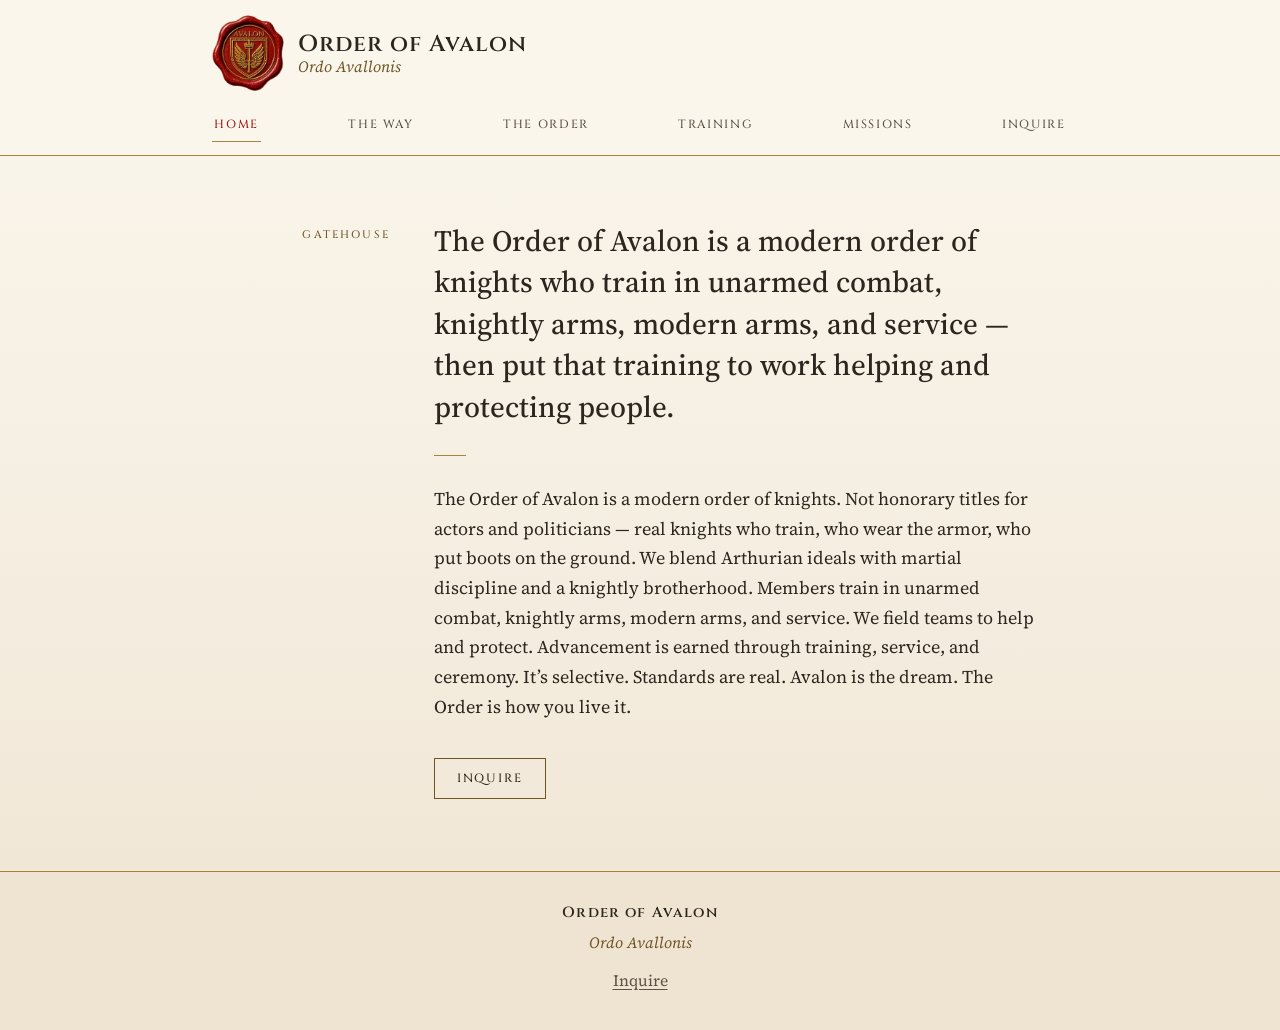
==== index.html @ dfb27de9 "Add the public Order of Avalon static site Place the HTML pages, stylesheet, seal, and GitHub Pages " ====
<!DOCTYPE html>
<html lang="en">
<head>
  <meta charset="utf-8">
  <meta name="viewport" content="width=device-width, initial-scale=1">
  <title>Order of Avalon</title>
  <meta name="description" content="The Order of Avalon is a modern order of knights who train in unarmed combat, knightly arms, modern arms, and service — then put that training to work helping and protecting people.">
  <meta name="theme-color" content="#fbf6ec">
  <link rel="icon" href="assets/seal.png" type="image/png">
  <link rel="preconnect" href="https://fonts.googleapis.com">
  <link rel="preconnect" href="https://fonts.gstatic.com" crossorigin>
  <link href="https://fonts.googleapis.com/css2?family=Cinzel:wght@500;600&family=Source+Serif+4:ital,opsz,wght@0,8..60,400;0,8..60,500;0,8..60,600;1,8..60,400&display=swap" rel="stylesheet">
  <link rel="stylesheet" href="css/styles.css">
</head>
<body>
  <a class="skip-link" href="#content">Skip to content</a>
  <header class="site-header">
    <div class="header-inner">
      <a class="brand" href="index.html">
        <img class="seal" src="assets/seal.png" width="393" height="415" alt="Order of Avalon seal">
        <span class="wordmark">
          <span class="name">Order of Avalon</span>
          <span class="latin">Ordo Avallonis</span>
        </span>
      </a>
      <nav class="site-nav" aria-label="Primary">
        <ul>
          <li><a href="index.html" aria-current="page">Home</a></li>
          <li><a href="the-way.html">The Way</a></li>
          <li><a href="the-order.html">The Order</a></li>
          <li><a href="training.html">Training</a></li>
          <li><a href="missions.html">Missions</a></li>
          <li><a href="inquire.html">Inquire</a></li>
        </ul>
      </nav>
    </div>
  </header>
  <main id="content" tabindex="-1">
    <article class="page">
      <p class="room">Gatehouse</p>
      <div class="sheet">
        <h1 class="pitch">The Order of Avalon is a modern order of knights who train in unarmed combat, knightly arms, modern arms, and service — then put that training to work helping and protecting people.</h1>
        <hr class="rule">
        <p>The Order of Avalon is a modern order of knights. Not honorary titles for actors and politicians — real knights who train, who wear the armor, who put boots on the ground. We blend Arthurian ideals with martial discipline and a knightly brotherhood. Members train in unarmed combat, knightly arms, modern arms, and service. We field teams to help and protect. Advancement is earned through training, service, and ceremony. It’s selective. Standards are real. Avalon is the dream. The Order is how you live it.</p>
        <p class="door"><a class="button" href="inquire.html">Inquire</a></p>
      </div>
    </article>
  </main>
  <footer class="site-footer">
    <div class="footer-inner">
      <p class="footer-mark">Order of Avalon</p>
      <p class="footer-latin">Ordo Avallonis</p>
      <p class="footer-inquire"><a href="inquire.html">Inquire</a></p>
    </div>
  </footer>
</body>
</html>
---- css/styles.css ----
/* Order of Avalon — public site
   Sunlit parchment, iron ink, a thread of gold.
   Seal red is an accent, used sparingly. */

:root {
  --parchment: #f6f0e4;
  --parchment-top: #fbf6ec;
  --parchment-deep: #efe4d2;
  --ink: #2c261f;
  --ink-soft: #5c5346;
  --seal: #9e1a15;
  --seal-deep: #7c1410;
  --gold: #a6843d;
  --gold-deep: #6e5424;
  --line: #e0d4c0;
  --field: #fbf8f2;
  --field-line: #cfc3ad;
  --measure: 38rem;
  --page: 56rem;
}

*,
*::before,
*::after {
  box-sizing: border-box;
}

html {
  color-scheme: light;
  font-size: 100%;
}

body {
  margin: 0;
  min-height: 100vh;
  display: flex;
  flex-direction: column;
  color: var(--ink);
  background-color: var(--parchment);
  background-image: linear-gradient(180deg, var(--parchment-top) 0%, var(--parchment) 42%, var(--parchment-deep) 100%);
  font-family: "Source Serif 4", Palatino, "Palatino Linotype", "Book Antiqua", Georgia, serif;
  font-size: 1.125rem;
  line-height: 1.65;
  text-wrap: pretty;
}

::selection {
  background: #e7d3a1;
  color: var(--ink);
}

img {
  max-width: 100%;
  height: auto;
}

a {
  color: inherit;
}

:focus-visible {
  outline: 2px solid var(--seal);
  outline-offset: 3px;
}

.skip-link {
  position: absolute;
  left: 0.75rem;
  top: -4rem;
  z-index: 20;
  padding: 0.5rem 0.75rem;
  background: var(--ink);
  color: var(--parchment-top);
  text-decoration: none;
}

.skip-link:focus {
  top: 0.75rem;
}

/* Header */

.site-header {
  position: relative;
  background: var(--parchment-top);
  border-bottom: 1px solid var(--line);
}

.site-header::after {
  content: "";
  position: absolute;
  left: 0;
  right: 0;
  bottom: -1px;
  height: 1px;
  background: var(--gold);
}

.header-inner {
  max-width: var(--page);
  margin-inline: auto;
  padding: 0.95rem 1.25rem 0.8rem;
  display: flex;
  flex-direction: column;
  align-items: stretch;
  gap: 0.8rem;
}

.brand {
  display: flex;
  align-items: center;
  gap: 0.85rem;
  width: fit-content;
  max-width: 100%;
  color: inherit;
  text-decoration: none;
}

.seal {
  height: 3.75rem;
  width: auto;
  flex: none;
  display: block;
}

.wordmark {
  display: flex;
  flex-direction: column;
  align-items: flex-start;
  gap: 0.2rem;
  min-width: 0;
}

.name,
.footer-mark,
h1,
h2,
.site-nav a,
.button,
.field label,
.virtues li,
.room {
  font-family: Cinzel, Palatino, "Palatino Linotype", Georgia, serif;
}

.name {
  font-weight: 600;
  font-size: clamp(1.05rem, 2.5vw, 1.45rem);
  letter-spacing: 0.045em;
  line-height: 1.05;
}

.brand:hover .name {
  color: var(--seal);
}

.latin,
.footer-latin {
  font-family: "Source Serif 4", Palatino, "Palatino Linotype", Georgia, serif;
  font-style: italic;
  font-weight: 400;
  color: var(--gold-deep);
}

.latin {
  font-size: 0.98rem;
  line-height: 1;
}

.site-nav ul {
  display: flex;
  flex-wrap: wrap;
  align-items: center;
  gap: 0.15rem 1.15rem;
  list-style: none;
  margin: 0;
  padding: 0.15rem 0 0;
}

.site-nav a {
  display: inline-block;
  padding: 0.55rem 0.15rem 0.4rem;
  font-weight: 500;
  font-size: 0.68rem;
  letter-spacing: 0.12em;
  text-transform: uppercase;
  text-decoration: none;
  color: var(--ink-soft);
  border-bottom: 1px solid transparent;
}

.site-nav a:hover {
  color: var(--seal);
}

.site-nav a[aria-current="page"] {
  color: var(--seal);
  border-bottom-color: var(--gold);
}

/* Page */

main {
  flex: 1;
  scroll-margin-top: 1rem;
}

main:focus {
  outline: none;
}

.page {
  max-width: var(--page);
  margin-inline: auto;
  padding: 2.5rem 1.25rem 4.5rem;
}

.room {
  margin: 0 0 0.85rem;
  font-weight: 500;
  font-size: 0.68rem;
  letter-spacing: 0.2em;
  text-transform: uppercase;
  color: var(--gold-deep);
}

.sheet > :first-child {
  margin-top: 0;
}

h1 {
  margin: 0 0 1.25rem;
  font-weight: 600;
  font-size: clamp(2rem, 5vw, 2.65rem);
  line-height: 1.15;
  letter-spacing: 0.03em;
  text-wrap: balance;
}

h1.pitch {
  font-family: "Source Serif 4", Palatino, "Palatino Linotype", Georgia, serif;
  font-weight: 500;
  font-size: clamp(1.45rem, 2.6vw, 1.85rem);
  line-height: 1.4;
  letter-spacing: 0;
  text-wrap: pretty;
}

h2 {
  margin: 2.75rem 0 0.85rem;
  font-weight: 600;
  font-size: 1.2rem;
  letter-spacing: 0.04em;
  line-height: 1.3;
  text-wrap: balance;
}

h2::before {
  content: "";
  display: block;
  width: 2rem;
  height: 1px;
  margin-bottom: 0.7rem;
  background: var(--gold);
}

p {
  margin: 0 0 1rem;
}

.rule {
  width: 2rem;
  height: 1px;
  margin: 1.75rem 0;
  border: 0;
  background: var(--gold);
}

.sheet a:not(.button) {
  color: var(--seal);
  text-decoration-thickness: 1px;
  text-underline-offset: 0.18em;
}

.sheet a:not(.button):hover {
  color: var(--seal-deep);
}

.sheet a:not(.button):visited {
  color: var(--seal);
}

.marks {
  list-style: none;
  margin: 0 0 1rem;
  padding: 0;
}

.marks li {
  position: relative;
  margin: 0.5rem 0;
  padding-left: 1.15rem;
}

.marks li::before {
  content: "";
  position: absolute;
  left: 0;
  top: 0.72em;
  width: 0.55rem;
  height: 1px;
  background: var(--gold);
}

.virtues {
  list-style: none;
  margin: 0.35rem 0 1.1rem;
  padding: 0;
}

.virtues li {
  display: inline;
  font-size: 0.92rem;
  letter-spacing: 0.05em;
}

.virtues li:not(:last-child)::after {
  content: " · ";
  color: var(--gold);
  letter-spacing: 0;
}

.door {
  margin: 2.25rem 0 0;
}

.button {
  display: inline-block;
  margin: 0;
  padding: 0.85rem 1.35rem;
  border: 1px solid var(--gold-deep);
  background: transparent;
  color: var(--ink);
  font-weight: 500;
  font-size: 0.75rem;
  letter-spacing: 0.16em;
  line-height: 1;
  text-transform: uppercase;
  text-decoration: none;
  cursor: pointer;
}

.button:hover {
  background: var(--seal);
  border-color: var(--seal);
  color: var(--parchment-top);
}

.button:active {
  background: var(--seal-deep);
  border-color: var(--seal-deep);
}

/* Inquire */

.quiet-note {
  color: var(--ink-soft);
}

.inquire-form {
  margin-top: 1.75rem;
}

.field {
  margin: 0 0 1.15rem;
}

.field label {
  display: block;
  margin-bottom: 0.4rem;
  font-weight: 500;
  font-size: 0.68rem;
  letter-spacing: 0.14em;
  text-transform: uppercase;
}

input,
textarea {
  width: 100%;
  padding: 0.7rem 0.75rem;
  border: 1px solid var(--field-line);
  border-radius: 0;
  background: var(--field);
  color: var(--ink);
  font: inherit;
  font-size: 1.05rem;
  line-height: 1.5;
}

textarea {
  resize: vertical;
  min-height: 9rem;
}

input:focus,
textarea:focus {
  outline: 2px solid var(--gold-deep);
  outline-offset: 1px;
  border-color: var(--gold-deep);
}

input:user-invalid,
textarea:user-invalid {
  border-color: var(--seal);
}

.form-actions {
  margin-top: 0.35rem;
}

.form-status {
  margin-top: 1rem;
  color: var(--ink-soft);
}

/* Footer */

.site-footer {
  position: relative;
  background: var(--parchment-deep);
  border-top: 1px solid var(--line);
  padding: 1.85rem 1.25rem 2.25rem;
}

.site-footer::before {
  content: "";
  position: absolute;
  left: 0;
  right: 0;
  top: -1px;
  height: 1px;
  background: var(--gold);
}

.footer-inner {
  max-width: var(--page);
  margin-inline: auto;
  text-align: center;
}

.footer-mark {
  margin: 0;
  font-weight: 600;
  font-size: 0.92rem;
  letter-spacing: 0.08em;
}

.footer-latin {
  margin: 0.28rem 0 0.75rem;
  font-size: 0.98rem;
}

.footer-inquire {
  margin: 0;
  font-size: 0.98rem;
}

.footer-inquire a {
  color: var(--ink-soft);
  text-underline-offset: 0.18em;
}

.footer-inquire a:hover {
  color: var(--seal);
}

@media (min-width: 720px) {
  .seal {
    height: 4.75rem;
  }

  .page {
    padding-top: 3.5rem;
  }

  .site-nav a {
    font-size: 0.74rem;
    letter-spacing: 0.14em;
  }
}

@media (min-width: 960px) {
  main {
    scroll-margin-top: 11rem;
  }

  .site-header {
    position: sticky;
    top: 0;
    z-index: 5;
  }

  .site-nav ul {
    justify-content: space-between;
  }

  .page {
    display: grid;
    grid-template-columns: 9.5rem minmax(0, var(--measure));
    column-gap: 2.75rem;
    justify-content: center;
    align-items: start;
    padding-top: 4rem;
  }

  .room {
    position: sticky;
    top: 10.75rem;
    margin: 0.4rem 0 0;
    text-align: right;
  }
}

@media (prefers-reduced-motion: reduce) {
  *,
  *::before,
  *::after {
    transition: none !important;
  }
}

@media print {
  .skip-link {
    display: none;
  }

  body {
    background: #fff;
    color: #000;
  }

  .site-header,
  .site-footer {
    position: static;
    background: #fff;
  }

  .site-header::after,
  .site-footer::before,
  h2::before {
    background: #000;
  }

  a {
    text-decoration: underline;
  }
}
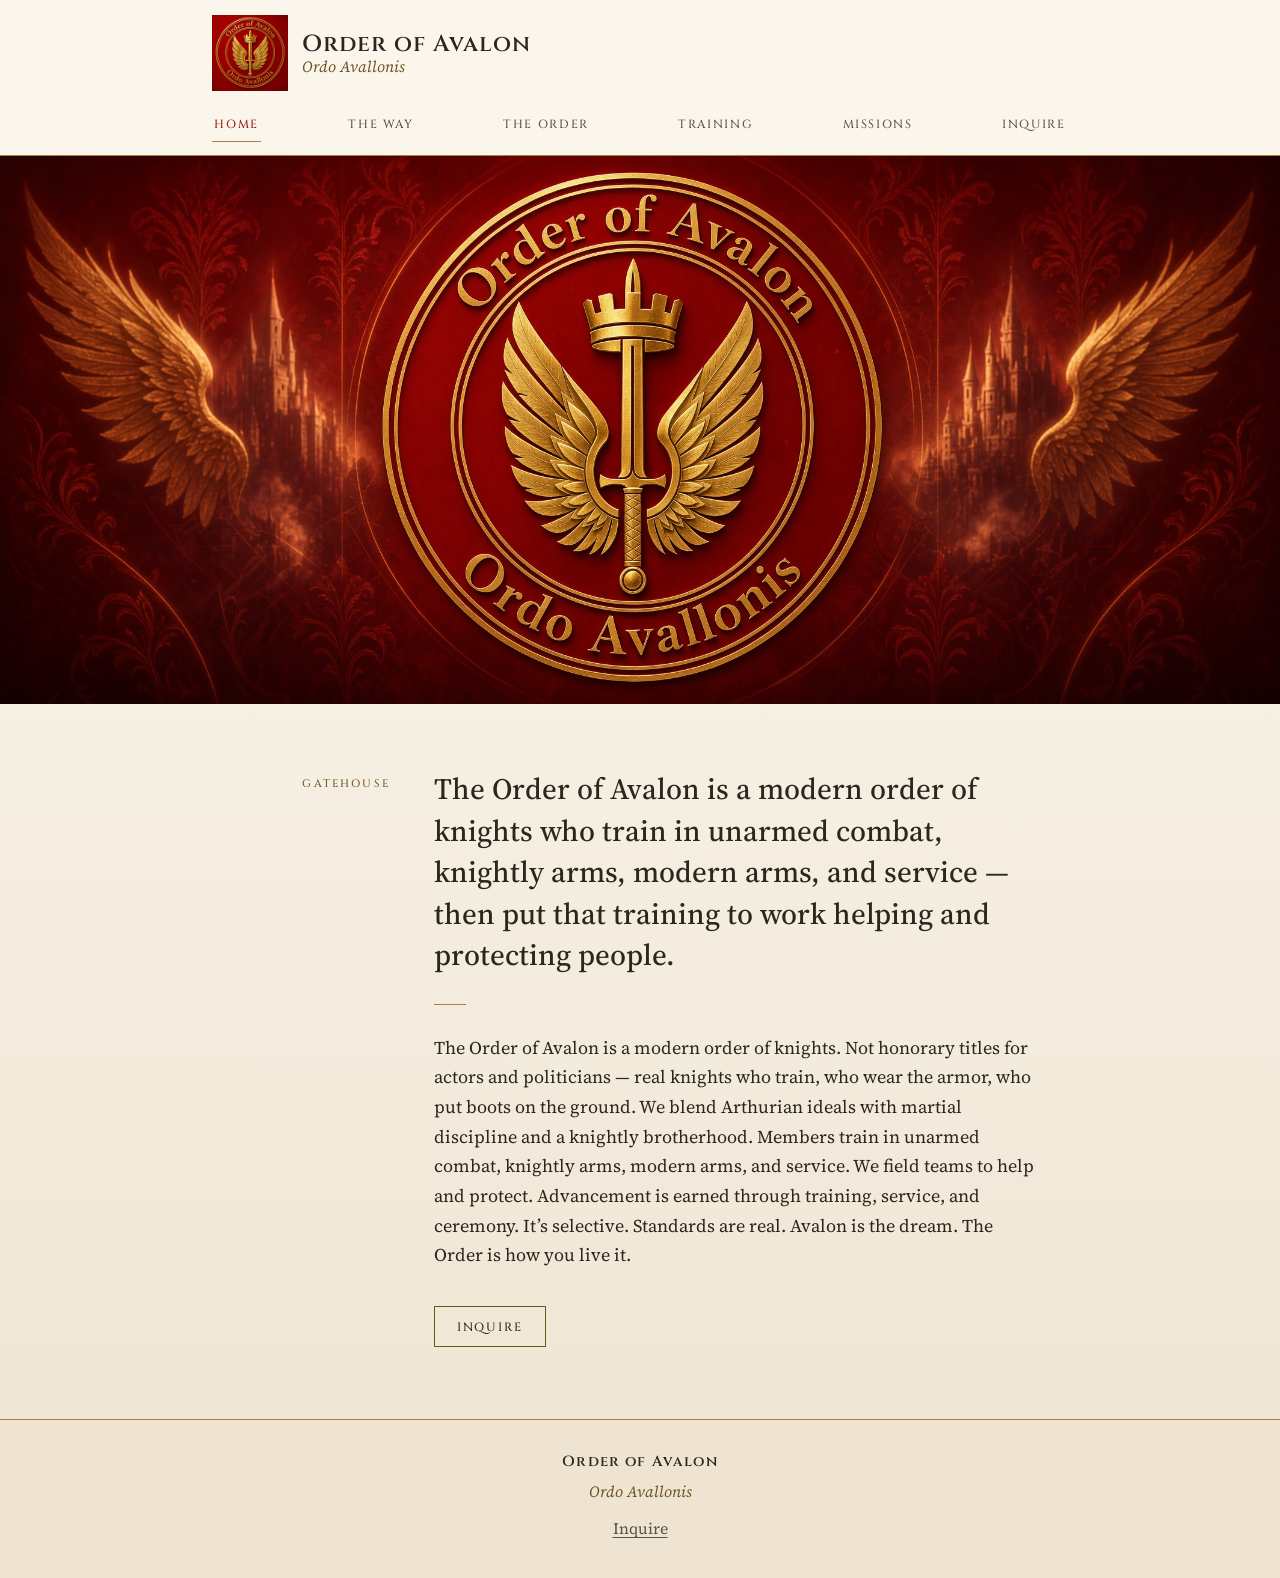
==== commit 90aef7a0: "Use the official seal and homepage banner Replace the wax-stamp header mark with the official seal o" ====
--- a/index.html
+++ b/index.html
@@ -6,7 +6,7 @@
   <title>Order of Avalon</title>
   <meta name="description" content="The Order of Avalon is a modern order of knights who train in unarmed combat, knightly arms, modern arms, and service — then put that training to work helping and protecting people.">
   <meta name="theme-color" content="#fbf6ec">
-  <link rel="icon" href="assets/seal.png" type="image/png">
+  <link rel="icon" href="assets/seal.jpg" type="image/jpeg">
   <link rel="preconnect" href="https://fonts.googleapis.com">
   <link rel="preconnect" href="https://fonts.gstatic.com" crossorigin>
   <link href="https://fonts.googleapis.com/css2?family=Cinzel:wght@500;600&family=Source+Serif+4:ital,opsz,wght@0,8..60,400;0,8..60,500;0,8..60,600;1,8..60,400&display=swap" rel="stylesheet">
@@ -17,7 +17,7 @@
   <header class="site-header">
     <div class="header-inner">
       <a class="brand" href="index.html">
-        <img class="seal" src="assets/seal.png" width="393" height="415" alt="Order of Avalon seal">
+        <img class="seal" src="assets/seal.jpg" width="1408" height="1408" alt="Order of Avalon seal">
         <span class="wordmark">
           <span class="name">Order of Avalon</span>
           <span class="latin">Ordo Avallonis</span>
@@ -36,6 +36,9 @@
     </div>
   </header>
   <main id="content" tabindex="-1">
+    <div class="hero">
+      <img src="assets/banner.jpg" width="2128" height="912" alt="Order of Avalon seal between gold wings, with a citadel behind it">
+    </div>
     <article class="page">
       <p class="room">Gatehouse</p>
       <div class="sheet">
--- a/css/styles.css
+++ b/css/styles.css
@@ -198,6 +198,18 @@
   border-bottom-color: var(--gold);
 }
 
+/* Homepage banner */
+
+.hero {
+  background: #6e1012;
+}
+
+.hero img {
+  display: block;
+  width: 100%;
+  height: auto;
+}
+
 /* Page */
 
 main {
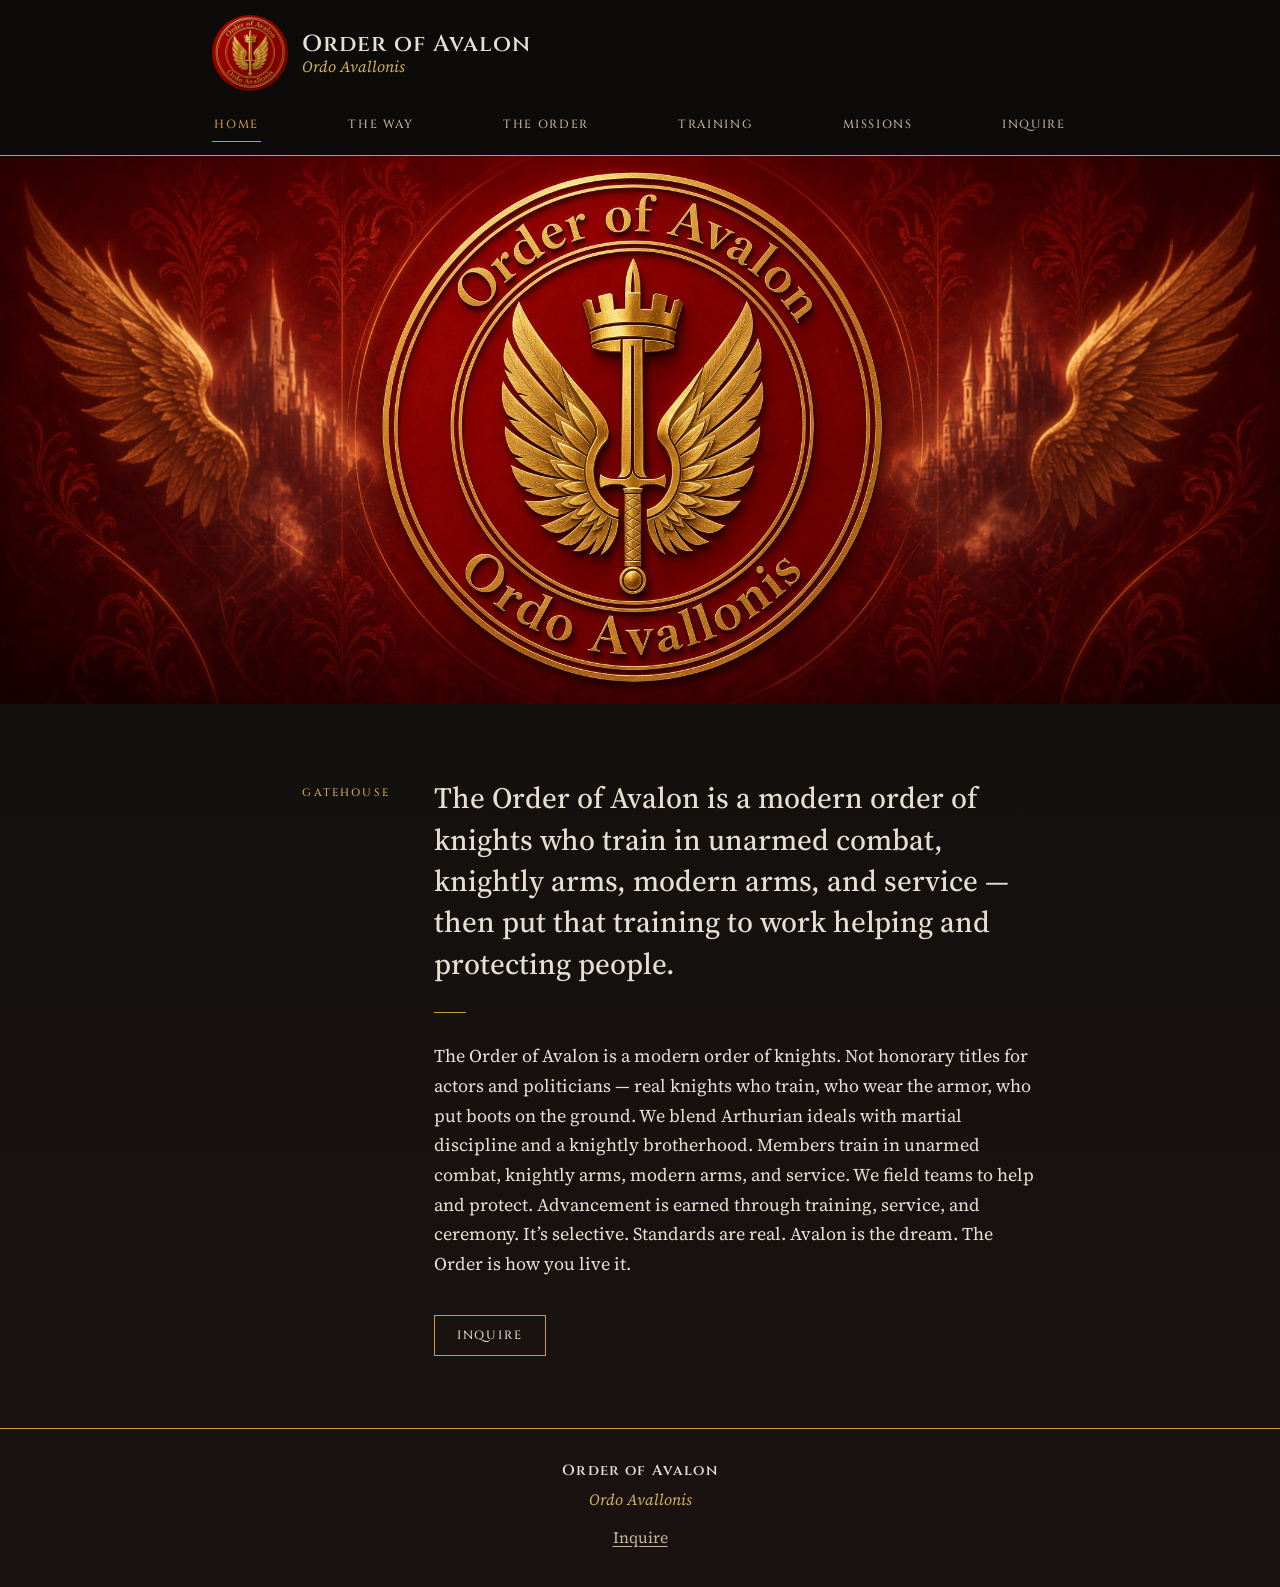
==== commit 9f0f1aef: "Apply the approved dark theme Replace the stylesheet with the approved dark palette and set the them" ====
--- a/index.html
+++ b/index.html
@@ -5,7 +5,7 @@
   <meta name="viewport" content="width=device-width, initial-scale=1">
   <title>Order of Avalon</title>
   <meta name="description" content="The Order of Avalon is a modern order of knights who train in unarmed combat, knightly arms, modern arms, and service — then put that training to work helping and protecting people.">
-  <meta name="theme-color" content="#fbf6ec">
+  <meta name="theme-color" content="#12100E">
   <link rel="icon" href="assets/seal.jpg" type="image/jpeg">
   <link rel="preconnect" href="https://fonts.googleapis.com">
   <link rel="preconnect" href="https://fonts.gstatic.com" crossorigin>
--- a/css/styles.css
+++ b/css/styles.css
@@ -1,20 +1,20 @@
-/* Order of Avalon — public site
-   Sunlit parchment, iron ink, a thread of gold.
-   Seal red is an accent, used sparingly. */
+/* Order of Avalon — dark theme preview
+   Dawn after a long night: warm near-black, parchment ink, a thread of gold.
+   Palette cued from churchofchivalry.com. Seal red is reserved for filled buttons. */
 
 :root {
-  --parchment: #f6f0e4;
-  --parchment-top: #fbf6ec;
-  --parchment-deep: #efe4d2;
-  --ink: #2c261f;
-  --ink-soft: #5c5346;
+  --parchment: #12100e;
+  --parchment-top: #0c0b09;
+  --parchment-deep: #1a1210;
+  --ink: #e7e0d2;
+  --ink-soft: #c4b49a;
   --seal: #9e1a15;
   --seal-deep: #7c1410;
-  --gold: #a6843d;
-  --gold-deep: #6e5424;
-  --line: #e0d4c0;
-  --field: #fbf8f2;
-  --field-line: #cfc3ad;
+  --gold: #c5a035;
+  --gold-deep: #d4b45a;
+  --line: #3a3228;
+  --field: #1c1916;
+  --field-line: #6a5a3c;
   --measure: 38rem;
   --page: 56rem;
 }
@@ -26,7 +26,7 @@
 }
 
 html {
-  color-scheme: light;
+  color-scheme: dark;
   font-size: 100%;
 }
 
@@ -45,8 +45,8 @@
 }
 
 ::selection {
-  background: #e7d3a1;
-  color: var(--ink);
+  background: var(--gold);
+  color: var(--parchment);
 }
 
 img {
@@ -59,7 +59,7 @@
 }
 
 :focus-visible {
-  outline: 2px solid var(--seal);
+  outline: 2px solid var(--gold);
   outline-offset: 3px;
 }
 
@@ -69,7 +69,7 @@
   top: -4rem;
   z-index: 20;
   padding: 0.5rem 0.75rem;
-  background: var(--ink);
+  background: var(--gold);
   color: var(--parchment-top);
   text-decoration: none;
 }
@@ -117,7 +117,8 @@
 }
 
 .seal {
-  height: 3.75rem;
+  height: 4.5rem;
+  border-radius: 50%;
   width: auto;
   flex: none;
   display: block;
@@ -151,7 +152,7 @@
 }
 
 .brand:hover .name {
-  color: var(--seal);
+  color: var(--gold);
 }
 
 .latin,
@@ -190,24 +191,12 @@
 }
 
 .site-nav a:hover {
-  color: var(--seal);
+  color: var(--gold);
 }
 
 .site-nav a[aria-current="page"] {
-  color: var(--seal);
+  color: var(--gold);
   border-bottom-color: var(--gold);
-}
-
-/* Homepage banner */
-
-.hero {
-  background: #6e1012;
-}
-
-.hero img {
-  display: block;
-  width: 100%;
-  height: auto;
 }
 
 /* Page */
@@ -289,17 +278,17 @@
 }
 
 .sheet a:not(.button) {
-  color: var(--seal);
+  color: var(--gold);
   text-decoration-thickness: 1px;
   text-underline-offset: 0.18em;
 }
 
 .sheet a:not(.button):hover {
-  color: var(--seal-deep);
+  color: var(--gold-deep);
 }
 
 .sheet a:not(.button):visited {
-  color: var(--seal);
+  color: var(--gold);
 }
 
 .marks {
@@ -350,7 +339,7 @@
   display: inline-block;
   margin: 0;
   padding: 0.85rem 1.35rem;
-  border: 1px solid var(--gold-deep);
+  border: 1px solid var(--gold);
   background: transparent;
   color: var(--ink);
   font-weight: 500;
@@ -365,7 +354,7 @@
 .button:hover {
   background: var(--seal);
   border-color: var(--seal);
-  color: var(--parchment-top);
+  color: var(--ink);
 }
 
 .button:active {
@@ -416,9 +405,9 @@
 
 input:focus,
 textarea:focus {
-  outline: 2px solid var(--gold-deep);
+  outline: 2px solid var(--gold);
   outline-offset: 1px;
-  border-color: var(--gold-deep);
+  border-color: var(--gold);
 }
 
 input:user-invalid,
@@ -483,7 +472,7 @@
 }
 
 .footer-inquire a:hover {
-  color: var(--seal);
+  color: var(--gold);
 }
 
 @media (min-width: 720px) {
@@ -567,3 +556,17 @@
     text-decoration: underline;
   }
 }
+
+.hero-banner {
+  width: 100%;
+  background: #5a0b0b;
+  border-bottom: 1px solid rgba(197, 160, 53, 0.45);
+}
+.hero-banner img {
+  display: block;
+  width: 100%;
+  height: auto;
+  max-height: 520px;
+  object-fit: cover;
+  object-position: center;
+}
